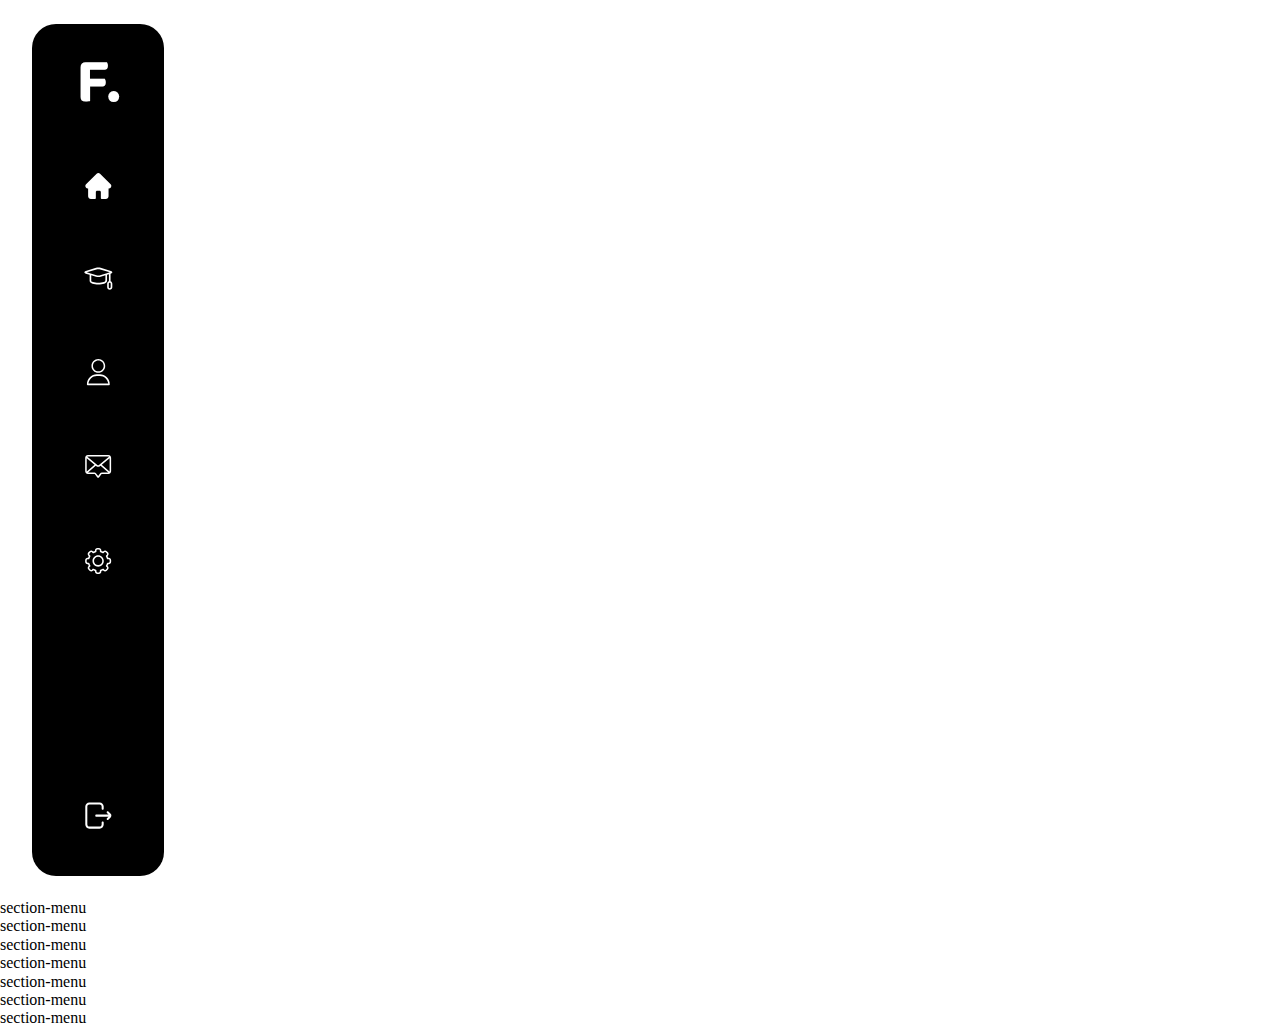
==== index.html @ 9be70141 "add" ====
<!DOCTYPE html>
<html lang="en">

<head>
  <meta charset="UTF-8">
  <meta name="viewport" content="width=device-width, initial-scale=1.0">
  <title>Document</title>
  <link rel="stylesheet" href="scss/style.css" />
  <link rel="stylesheet" type="text/css" href="scss/normalize.css" />
  <link
    href="https://fonts.googleapis.com/css2?family=Baloo+Bhaina+2:wght@400;500;600;700&family=Roboto:wght@400;700&display=swap"
    rel="stylesheet">
</head>

<body>
  <!--- MENU-->
  <section class="section-menu section-icon ">
    <h1 class="section-menu_logo">F.</h1>
    <div class="section-menu-icon">
      <div class="section-menu-icon__box"><a href="#"><img src="menu-icon/1.svg"></div></a>
      <div class="section-menu-icon__box"><a href="#"><img src="menu-icon/2.svg"></div></a>
      <div class="section-menu-icon__box"><a href="#"><img src="menu-icon/3.svg"></div></a>
      <div class="section-menu-icon__box"><a href="#"><img src="menu-icon/4.svg"></div></a>
      <div class="section-menu-icon__box"><a href="#"><img src="menu-icon/5.svg"></div></a>

    </div>
    <div class="section-icon__exit">
      <img src="menu-icon/exit.svg" class="section-icon__exit-end">
    </div>

  </section>
  <!--- / MENU-->

  <!--- HEADER-->
  <section class="section-header">
    <div class="section-nav">
      section-menu
    </div>
  </section>
  <!--- / HEADER-->

  <!--- MY COURSE-->
  <section class="section-course">
    <div class="section-nav">
      section-menu
    </div>
  </section>
  <!--- / MY COURSE-->

  <!--- COURCES SECTION-->
  <section class="section-cources">
    <div class="section-nav">
      section-menu
    </div>
  </section>
  <!--- / COURCES SECTION-->


  <!--- NAVIGATION-->
  <section class="section-navigation">
    <div class="section-nav">
      section-menu
    </div>
  </section>
  <!--- / NAVIGATION-->


  <!--- STATS BOXES-->
  <section class="section-boxes">
    <div class="section-nav">
      section-menu
    </div>
  </section>
  <!--- / STATS BOXES-->



  <!--- YOUR STATISTICS SECTION-->
  <section class="section-statis">
    <div class="section-nav">
      section-menu
    </div>
  </section>
  <!--- / YOUR STATISTICS SECTION-->


  <!--- GO PREMIUM BANNER-->
  <section class="section-banner">
    <div class="section-nav">
      section-menu
    </div>
  </section>
  <!--- / GO PREMIUM BANNER-->






</body>

</html>
---- scss/style.css ----
* {
  margin: 0;
  padding: 0;
}

.body {
  width: 100%;
  max-width: 1100px;
  height: 600px;
  background: #ffffff;
  margin: 0 auto;
}

.section-menu {
  margin: 24px auto 23px 32px;
  background: #000000;
  max-width: 132px;
  height: 852px;
  border-radius: 24px;
  text-align: center;
}
.section-menu_logo {
  padding-top: 15px;
  padding-bottom: 32px;
  font-family: "Baloo Bhaina 2", cursive;
  font-size: 64px;
  line-height: 102px;
  color: #ffffff;
}
.section-menu-icon {
  margin-bottom: 224px;
}
.section-menu-icon__box {
  margin-bottom: 64px;
}
.section-menu-icon__exit-end {
  margin-bottom: 42px;
}
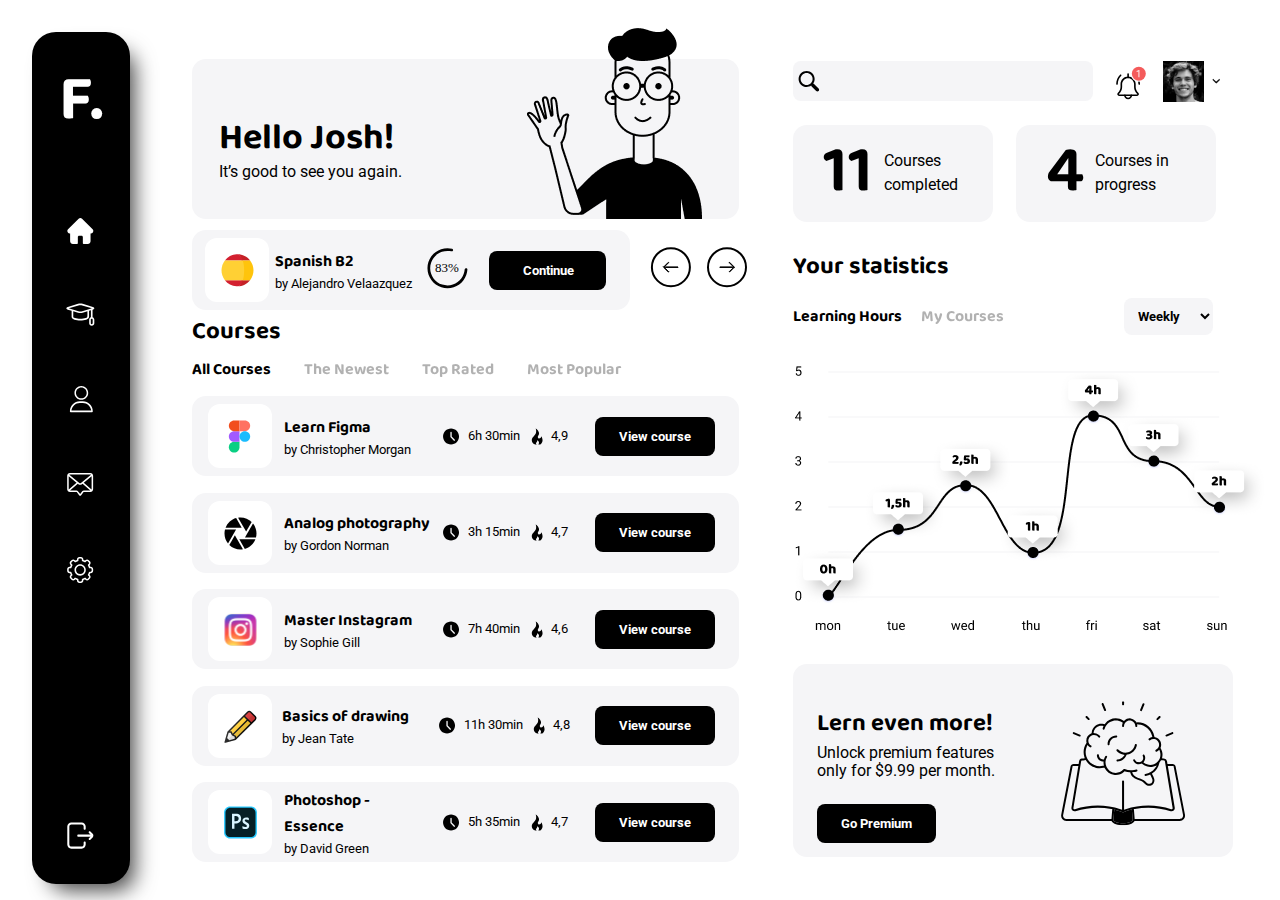
==== commit b05e0676: "add" ====
--- a/index.html
+++ b/index.html
@@ -13,90 +13,223 @@
 </head>
 
 <body>
+
   <!--- MENU-->
-  <section class="section-menu section-icon ">
+  <nav class="section-menu">
     <h1 class="section-menu_logo">F.</h1>
     <div class="section-menu-icon">
-      <div class="section-menu-icon__box"><a href="#"><img src="menu-icon/1.svg"></div></a>
-      <div class="section-menu-icon__box"><a href="#"><img src="menu-icon/2.svg"></div></a>
-      <div class="section-menu-icon__box"><a href="#"><img src="menu-icon/3.svg"></div></a>
-      <div class="section-menu-icon__box"><a href="#"><img src="menu-icon/4.svg"></div></a>
-      <div class="section-menu-icon__box"><a href="#"><img src="menu-icon/5.svg"></div></a>
-
-    </div>
-    <div class="section-icon__exit">
-      <img src="menu-icon/exit.svg" class="section-icon__exit-end">
-    </div>
-
+      <div class="section-menu-icon__box"><a href="#"><img src="menu-icon/1.svg" alt=""></div></a>
+      <div class="section-menu-icon__box"><a href="#"><img src="menu-icon/2.svg" alt=""></div></a>
+      <div class="section-menu-icon__box"><a href="#"><img src="menu-icon/3.svg" alt=""></div></a>
+      <div class="section-menu-icon__box"><a href="#"><img src="menu-icon/4.svg" alt=""></div></a>
+      <div class="section-menu-icon__box"><a href="#"><img src="menu-icon/5.svg" alt=""></div></a>
+      <div class="section-menu-icon__box-exit"><a href="#"><img src="menu-icon/exit.svg" alt=""></div></a>
+    </div>
+  </nav>
+  <!--- / MENU-->
+  <section class="main">
+    <div class="header">
+      <div class="header-wrapper">
+        <h1 class="header-wrapper__title">Hello Josh!</h1>
+        <p class="header-wrapper__subtitle">It’s good to see you again.</p>
+      </div>
+      <div class="header-wrapper__img">
+        <img src="img/Illustration.png" class="header-wrapper__img-boy" alt="">
+      </div>
+    </div>
+    <div class="course">
+      <div class="course-conteiner">
+        <div class="course_espanol">
+          <img src="img/icon/23.svg" alt="" class="course_espanol-icon">
+        </div>
+        <div class="course-text">
+          <h4 class="course-text__title">Spanish B2</h4>
+          <p class="course-text__subtitle">by Alejandro Velaazquez</p>
+        </div>
+        <div class="course-percent">
+          <img src="img/icon/24.svg" class="course-percent_img">
+          <p class="course-percent__icon">83%</p>
+        </div>
+        <div class="course-button">
+          <!-- <JS-button> -->
+          <button onclick="document.location='#'">Continue</button>
+        </div>
+      </div>
+      <div class="course-arrows">
+        <a href="#"><img src="img/icon/left.svg" class="course-arrows__left"></a>
+        <a href="#"><img src="img/icon/rigth.svg" class="course-arrows__right"></a>
+      </div>
+    </div>
+    <div class="all-course">
+      <nav class="all-course-nav">
+        <h1 class="all-course-nav__title">Courses</h1>
+        <ul class="all-course-nav__menu">
+          <li><a href="#" class="active">All Courses</a></li>
+          <li><a href="#" class="not-active">The Newest</a></li>
+          <li><a href="#" class="not-active">Top Rated</a></li>
+          <li><a href="#" class="not-active">Most Popular</a></li>
+        </ul>
+      </nav>
+    </div>
+    <div class="course-section">
+      <div class="course-main">
+        <div class="course-main__icon">
+          <img src="img/icon/1.svg" alt="" class="course-main__icon-type">
+        </div>
+        <div class="course-main__text">
+          <h4 class="course-main__text-title">Learn Figma</h4>
+          <p class="course-main__text-subtitle">by Christopher Morgan</p>
+        </div>
+        <div class="course-main__time">
+          <img src="img/icon/time.svg" alt="" class="course-main__time__img">
+          <p>6h 30min</p>
+        </div>
+        <div class="course-main__fire">
+          <img src="img/icon/fire.svg" alt="" class="course-main__fire__img">4,9
+        </div>
+        <div class="course-main__button">
+          <button onclick="document.location='#'">View course</button>
+        </div>
+      </div>
+    </div>
+    <div class="course-section">
+      <div class="course-main">
+        <div class="course-main__icon">
+          <img src="img/icon/2.svg" alt="" class="course-main__icon-type2">
+        </div>
+        <div class="course-main__text">
+          <h4 class="course-main__text-title">Analog photography</h4>
+          <p class="course-main__text-subtitle">by Gordon Norman</p>
+        </div>
+        <div class="course-main__time">
+          <img src="img/icon/time.svg" alt="" class="course-main__time__img">
+          <p>3h 15min</p>
+        </div>
+        <div class="course-main__fire">
+          <img src="img/icon/fire.svg" alt="" class="course-main__fire__img">4,7
+        </div>
+        <div class="course-main__button">
+          <button onclick="document.location='#'">View course</button>
+        </div>
+      </div>
+    </div>
+    <div class="course-section">
+      <div class="course-main">
+        <div class="course-main__icon">
+          <img src="img/icon/3.svg" alt="" class="course-main__icon-type2">
+        </div>
+        <div class="course-main__text">
+          <h4 class="course-main__text-title">Master Instagram</h4>
+          <p class="course-main__text-subtitle">by Sophie Gill</p>
+        </div>
+        <div class="course-main__time">
+          <img src="img/icon/time.svg" alt="" class="course-main__time__img">
+          <p>7h 40min</p>
+        </div>
+        <div class="course-main__fire">
+          <img src="img/icon/fire.svg" alt="" class="course-main__fire__img">4,6
+        </div>
+        <div class="course-main__button">
+          <button onclick="document.location='#'">View course</button>
+        </div>
+      </div>
+    </div>
+    <div class="course-section">
+      <div class="course-main">
+        <div class="course-main__icon">
+          <img src="img/icon/4.svg" alt="" class="course-main__icon-type2">
+        </div>
+        <div class="course-main__text">
+          <h4 class="course-main__text-title">Basics of drawing</h4>
+          <p class="course-main__text-subtitle">by Jean Tate</p>
+        </div>
+        <div class="course-main__time">
+          <img src="img/icon/time.svg" alt="" class="course-main__time__img">
+          <p>11h 30min</p>
+        </div>
+        <div class="course-main__fire">
+          <img src="img/icon/fire.svg" alt="" class="course-main__fire__img">4,8
+        </div>
+        <div class="course-main__button">
+          <button onclick="document.location='#'">View course</button>
+        </div>
+      </div>
+    </div>
+    <div class="course-section">
+      <div class="course-main">
+        <div class="course-main__icon">
+          <img src="img/icon/5.svg" alt="" class="course-main__icon-type2">
+        </div>
+        <div class="course-main__text">
+          <h4 class="course-main__text-title">Photoshop - Essence</h4>
+          <p class="course-main__text-subtitle">by David Green</p>
+        </div>
+        <div class="course-main__time">
+          <img src="img/icon/time.svg" alt="" class="course-main__time__img">
+          <p>5h 35min</p>
+        </div>
+        <div class="course-main__fire">
+          <img src="img/icon/fire.svg" alt="" class="course-main__fire__img">4,7
+        </div>
+        <div class="course-main__button">
+          <button onclick="document.location='#'">View course</button>
+        </div>
+      </div>
+    </div>
   </section>
-  <!--- / MENU-->
-
-  <!--- HEADER-->
-  <section class="section-header">
-    <div class="section-nav">
-      section-menu
+  <section class="aside">
+    <div class="navigation">
+      <div class="navigation-search">
+        <form class="search" action="/search/">
+          <input type="search" name="text">
+        </form>
+      </div>
+      <div class="navigation-icon">
+        <img src="img/Notification.svg" alt="" class="navigation-icon__im">
+        <img src="img/13.png" alt="" class="navigation-icon__img">
+        <img src="img/icon/38.svg" alt="" class="navigation-icon__img">
+      </div>
+
+    </div>
+    <div class="stats">
+      <div class="stats-box">
+        <div class="stats-box__title">11</div>
+        <div class="stats-box__subtitle">Courses completed</div>
+      </div>
+      <div class="stats-box">
+        <div class="stats-box__title">4</div>
+        <div class="stats-box__subtitle">Courses in progress</div>
+      </div>
+
+    </div>
+    <div class="statis">
+      <div class="statis-title">Your statistics</div>
+      <div class="statis-block">
+        <div class="statis-block_text" onclick="document.location='#'">Learning Hours</div>
+        <div class="statis-block_textwo" onclick="document.location='#'">My Courses</div>
+        <div class="statis-block__select">
+          <select>
+            <option>Weekly</option>
+            <option>Weekly2</option>
+            <option>Weekly3</option>
+          </select>
+        </div>
+      </div>
+      <img src="img/icon/61.png" alt="" class="graph">
+
+    </div>
+    <div class="premium">
+      <div class="premium-box">
+        <h1 class="premium-title">Lern even more!</h1>
+        <p class="premium-subtitle">Unlock premium features
+          only for $9.99 per month.</p>
+        <div class="premium__button">
+          <button onclick="document.location='#'">Go Premium</button>
+        </div>
+      </div>
+      <img src="img/icon/48.svg" alt="" class="premium_img">
     </div>
   </section>
-  <!--- / HEADER-->
-
-  <!--- MY COURSE-->
-  <section class="section-course">
-    <div class="section-nav">
-      section-menu
-    </div>
-  </section>
-  <!--- / MY COURSE-->
-
-  <!--- COURCES SECTION-->
-  <section class="section-cources">
-    <div class="section-nav">
-      section-menu
-    </div>
-  </section>
-  <!--- / COURCES SECTION-->
-
-
-  <!--- NAVIGATION-->
-  <section class="section-navigation">
-    <div class="section-nav">
-      section-menu
-    </div>
-  </section>
-  <!--- / NAVIGATION-->
-
-
-  <!--- STATS BOXES-->
-  <section class="section-boxes">
-    <div class="section-nav">
-      section-menu
-    </div>
-  </section>
-  <!--- / STATS BOXES-->
-
-
-
-  <!--- YOUR STATISTICS SECTION-->
-  <section class="section-statis">
-    <div class="section-nav">
-      section-menu
-    </div>
-  </section>
-  <!--- / YOUR STATISTICS SECTION-->
-
-
-  <!--- GO PREMIUM BANNER-->
-  <section class="section-banner">
-    <div class="section-nav">
-      section-menu
-    </div>
-  </section>
-  <!--- / GO PREMIUM BANNER-->
-
-
-
-
-
-
 </body>
 
 </html>--- a/scss/style.css
+++ b/scss/style.css
@@ -1,38 +1,443 @@
 * {
   margin: 0;
   padding: 0;
-}
-
-.body {
-  width: 100%;
-  max-width: 1100px;
-  height: 600px;
-  background: #ffffff;
-  margin: 0 auto;
+  border: 0;
+}
+
+body {
+  min-width: 1100px;
+  min-height: 600px;
+  height: 100vh;
+  width: auto;
+  padding-top: 2.5%;
+  padding-left: 2.5%;
+  box-sizing: border-box;
+  display: flex;
 }
 
 .section-menu {
-  margin: 24px auto 23px 32px;
   background: #000000;
-  max-width: 132px;
+  width: 10%;
   height: 852px;
   border-radius: 24px;
   text-align: center;
+  flex-direction: column;
+  box-shadow: 11px 13px 21px -7px rgba(0, 0, 0, 0.75);
 }
 .section-menu_logo {
-  padding-top: 15px;
-  padding-bottom: 32px;
+  padding-top: 24px;
+  padding-bottom: 60px;
   font-family: "Baloo Bhaina 2", cursive;
   font-size: 64px;
   line-height: 102px;
   color: #ffffff;
-}
-.section-menu-icon {
-  margin-bottom: 224px;
+  transition: 1s;
+}
+.section-menu_logo:hover {
+  color: #f45b5b;
+  transform: scale(1);
 }
 .section-menu-icon__box {
-  margin-bottom: 64px;
-}
-.section-menu-icon__exit-end {
-  margin-bottom: 42px;
-}
+  margin-bottom: 55px;
+  transition: 1s;
+}
+.section-menu-icon__box:hover {
+  transform: scale(1.5);
+}
+.section-menu-icon__box-exit {
+  padding-top: 180px;
+  padding-bottom: 10px;
+  transition: 2s;
+}
+.section-menu-icon__box-exit:active {
+  transform: scale(1.5);
+}
+
+.main {
+  display: flex;
+  flex-direction: column;
+  margin-left: 5%;
+  margin-right: 4.3%;
+  width: 56%;
+  height: 100%;
+}
+
+.header {
+  margin-top: 5%;
+  background: #f5f5f7;
+  border-radius: 14px;
+  display: flex;
+  position: relative;
+  height: 160px;
+  margin-bottom: 2%;
+}
+.header-wrapper {
+  margin-left: 5%;
+  margin-right: 11%;
+  padding-top: 8%;
+}
+.header-wrapper__title {
+  font-family: "Baloo Bhaina 2", cursive;
+  font-size: 36px;
+  margin-top: 10%;
+}
+.header-wrapper__subtitle {
+  font-family: "Roboto", sans-serif;
+  font-size: 16px;
+}
+.header-wrapper__img-boy {
+  position: absolute;
+  margin-left: 11.8%;
+  bottom: 0;
+}
+
+.course {
+  display: flex;
+}
+.course-conteiner {
+  display: flex;
+  align-items: center;
+  justify-content: space-between;
+  background: #f5f5f7;
+  border-radius: 14px;
+  min-width: 80%;
+  height: 80px;
+}
+.course_espanol {
+  width: 64px;
+  height: 64px;
+  background: #ffffff;
+  border-radius: 12px;
+  margin-left: 3%;
+}
+.course_espanol-icon {
+  padding: 16px;
+}
+.course-text__title {
+  font-family: "Baloo Bhaina 2", cursive;
+  font-size: 16px;
+  line-height: 26px;
+  font-weight: 700;
+  color: #000000;
+}
+.course-text__subtitle {
+  font-family: "Roboto", sans-serif;
+  font-weight: 400;
+  font-size: 13px;
+  line-height: 15px;
+  margin-right: 10px;
+}
+.course-percent {
+  position: relative;
+}
+.course-percent__icon {
+  position: absolute;
+  top: 12px;
+  left: 8px;
+  font-size: 13px;
+  line-height: 15px;
+}
+.course-button {
+  margin-left: 15px;
+  margin-right: 24px;
+}
+.course-button button {
+  font-family: "Roboto", sans-serif;
+  font-weight: bold;
+  background: #000000;
+  font-size: 13px;
+  line-height: 15px;
+  margin: 0;
+  padding: 0;
+  border: none;
+  outline: none;
+  color: #ffffff;
+  padding: 12px 32px 12px 34px;
+  border-radius: 8px;
+  cursor: pointer;
+}
+.course-button button:hover {
+  transition: 1s;
+  transform: scale(1.1);
+}
+
+.course-arrows {
+  display: flex;
+  margin-top: 3%;
+  margin-left: 20px;
+}
+.course-arrows__left {
+  margin-right: 16px;
+}
+
+.all-course {
+  margin-top: 2%;
+}
+.all-course-nav__title {
+  font-family: "Baloo Bhaina 2", cursive;
+  font-weight: 700;
+  font-size: 24px;
+  margin-bottom: 2%;
+}
+.all-course-nav__menu li {
+  margin-right: 29px;
+  display: inline-block;
+  font-size: 16px;
+  font-family: "Baloo Bhaina 2", cursive;
+  font-weight: 700;
+}
+.all-course-nav__menu li .active {
+  color: #000000;
+  font-weight: 700;
+}
+.all-course-nav__menu li .not-active {
+  color: #000000;
+  opacity: 0.3;
+}
+.all-course-nav__menu li a {
+  text-decoration: none;
+  color: #000000;
+}
+.all-course-nav__menu li:active {
+  transform: scale(1.1);
+}
+
+.course-section {
+  margin-top: 3%;
+}
+.course-section .course-main {
+  display: flex;
+  align-items: center;
+  justify-content: space-between;
+  width: 100%;
+  height: 80px;
+  background: #f5f5f7;
+  border-radius: 14px;
+}
+.course-section .course-main__icon {
+  width: 64px;
+  height: 64px;
+  background: #ffffff;
+  border-radius: 12px;
+  margin-left: 3%;
+}
+.course-section .course-main__icon-type {
+  padding: 16px 20px;
+}
+.course-section .course-main__icon-type2 {
+  padding: 16px;
+}
+.course-section .course-main__text {
+  width: 27%;
+}
+.course-section .course-main__text-title {
+  font-family: "Baloo Bhaina 2", cursive;
+  font-size: 16px;
+  line-height: 26px;
+}
+.course-section .course-main__text-subtitle {
+  font-family: "Roboto", sans-serif;
+  font-size: 13px;
+  line-height: 15px;
+}
+.course-section .course-main__time {
+  display: flex;
+  font-family: "Roboto", sans-serif;
+  font-size: 13px;
+  line-height: 15px;
+}
+.course-section .course-main__time__img {
+  padding-right: 8px;
+}
+.course-section .course-main__fire {
+  display: flex;
+  font-family: "Roboto", sans-serif;
+  font-size: 13px;
+  line-height: 15px;
+}
+.course-section .course-main__fire__img {
+  padding-right: 8px;
+}
+.course-section .course-main__button {
+  margin-left: 15px;
+  margin-right: 24px;
+}
+.course-section .course-main__button button {
+  font-family: "Roboto", sans-serif;
+  font-weight: bold;
+  background: #000000;
+  font-size: 13px;
+  line-height: 15px;
+  margin: 0;
+  padding: 0;
+  border: none;
+  outline: none;
+  color: #ffffff;
+  padding: 12px 24px 12px 24px;
+  border-radius: 8px;
+  cursor: pointer;
+}
+.course-section .course-main__button button:hover {
+  transition: 1s;
+  transform: scale(1.1);
+}
+
+.aside {
+  width: 46%;
+  margin-right: 1%;
+}
+
+.navigation {
+  display: flex;
+  margin-top: 6%;
+}
+.navigation .search input {
+  align-items: center;
+  width: 300px;
+  height: 40px;
+  background: #f5f5f7;
+  background-position: 5px;
+  text-indent: 29px;
+  border-radius: 8px;
+  background-image: url(/img/searcj.svg);
+  background-repeat: no-repeat;
+  border: none;
+  outline: none;
+}
+
+.navigation-icon {
+  display: flex;
+  margin-left: 5%;
+}
+.navigation-icon__im {
+  margin-right: 10%;
+}
+.navigation-icon__img {
+  margin-left: 10%;
+}
+
+.stats {
+  margin-top: 5%;
+  display: flex;
+}
+.stats-box {
+  display: flex;
+  align-items: center;
+  width: 200px;
+  height: 96.33px;
+  margin-right: 5%;
+  background: #f5f5f7;
+  border-radius: 14px;
+}
+.stats-box__title {
+  font-family: "Baloo Bhaina 2", cursive;
+  font-weight: 700;
+  font-size: 64px;
+  line-height: 102px;
+  padding: 12px 11px 0px 30px;
+}
+.stats-box__subtitle {
+  font-family: "Roboto", sans-serif;
+  font-size: 16px;
+  line-height: 24px;
+  font-weight: 400;
+}
+
+.statis {
+  margin-top: 6%;
+}
+.statis-title {
+  font-family: "Baloo Bhaina 2", cursive;
+  font-size: 24px;
+  line-height: 38px;
+  font-weight: 700;
+}
+.statis-block {
+  margin-top: 2%;
+  display: flex;
+  cursor: pointer;
+  align-items: baseline;
+}
+.statis-block_text {
+  font-family: "Baloo Bhaina 2", cursive;
+  font-size: 16px;
+  font-weight: 700;
+  margin-right: 4%;
+}
+.statis-block_text:active {
+  transform: scale(1.1);
+}
+.statis-block_textwo {
+  font-family: "Baloo Bhaina 2", cursive;
+  font-size: 16px;
+  font-weight: 700;
+  opacity: 0.3;
+}
+.statis-block_textwo:active {
+  transform: scale(1.1);
+}
+.statis-block__select {
+  margin-left: 120px;
+}
+.statis-block__select select {
+  font-family: "Roboto", sans-serif;
+  font-size: 13px;
+  font-weight: 700;
+  background: #f5f5f7;
+  border-radius: 8px;
+  padding: 10px;
+}
+.statis .graph {
+  margin-top: 6%;
+}
+
+.premium {
+  width: 440px;
+  height: 193px;
+  margin-top: 6%;
+  background: #f5f5f7;
+  border-radius: 14px;
+  display: flex;
+}
+.premium-box {
+  width: 50%;
+  padding-left: 24px;
+  padding-top: 25px;
+}
+.premium-title {
+  padding-top: 24px;
+  font-family: "Baloo Bhaina 2", cursive;
+  font-size: 24px;
+  font-weight: 700;
+  padding-bottom: 3px;
+}
+.premium-subtitle {
+  font-family: "Roboto", sans-serif;
+  font-size: 16px;
+  font-weight: 400;
+  margin-bottom: 24px;
+}
+.premium__button button {
+  font-family: "Roboto", sans-serif;
+  font-weight: bold;
+  background: #000000;
+  font-size: 13px;
+  line-height: 15px;
+  margin: 0;
+  padding: 0;
+  border: none;
+  outline: none;
+  color: #ffffff;
+  padding: 12px 24px 12px 24px;
+  border-radius: 8px;
+  cursor: pointer;
+}
+.premium__button button:hover {
+  transition: 1s;
+  transform: scale(1.1);
+}
+.premium img {
+  width: 125px;
+  height: 125px;
+  padding: 37px 47px 30px 56px;
+}
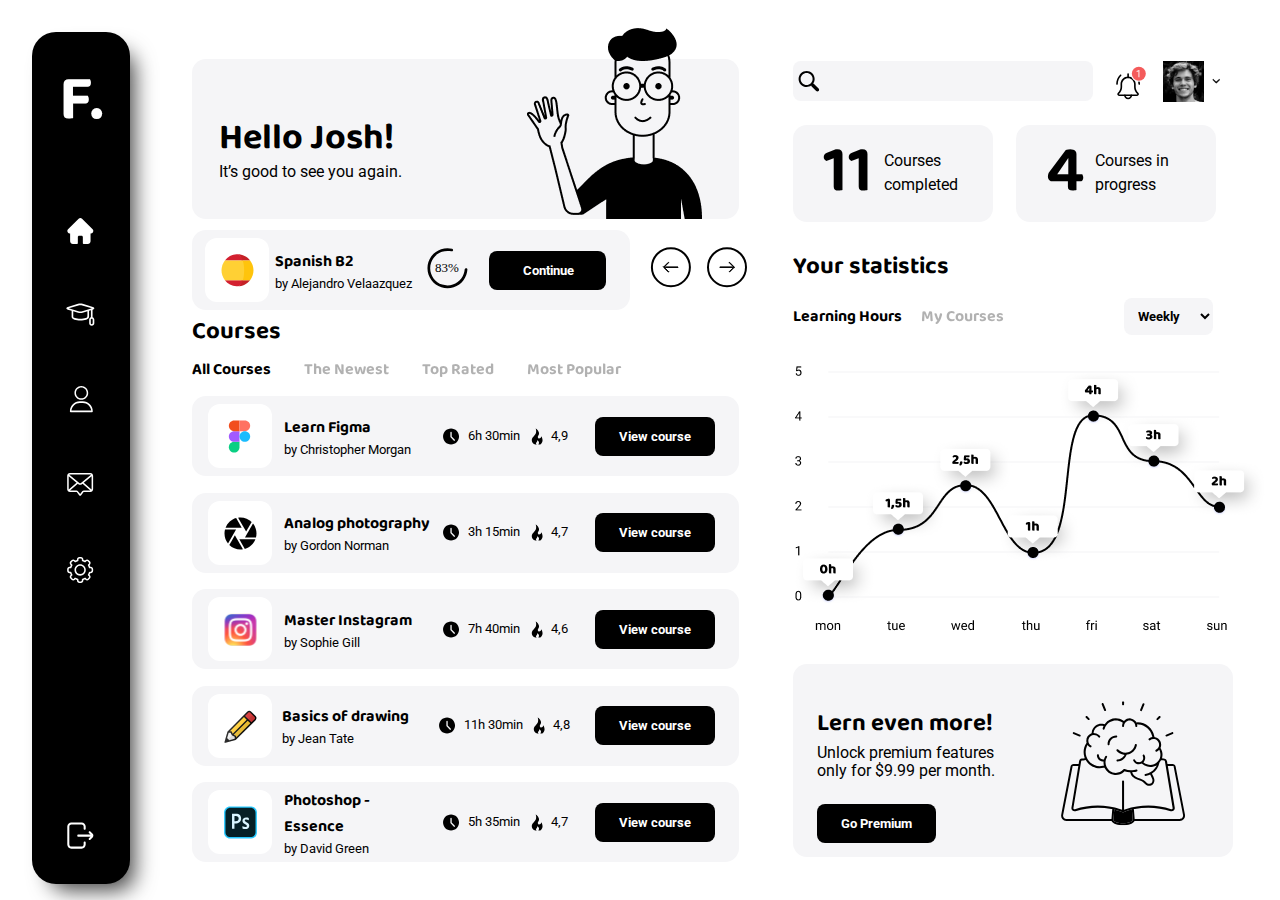
==== commit b047fb52: "FIX add alt" ====
--- a/index.html
+++ b/index.html
@@ -18,12 +18,12 @@
   <nav class="section-menu">
     <h1 class="section-menu_logo">F.</h1>
     <div class="section-menu-icon">
-      <div class="section-menu-icon__box"><a href="#"><img src="menu-icon/1.svg" alt=""></div></a>
-      <div class="section-menu-icon__box"><a href="#"><img src="menu-icon/2.svg" alt=""></div></a>
-      <div class="section-menu-icon__box"><a href="#"><img src="menu-icon/3.svg" alt=""></div></a>
-      <div class="section-menu-icon__box"><a href="#"><img src="menu-icon/4.svg" alt=""></div></a>
-      <div class="section-menu-icon__box"><a href="#"><img src="menu-icon/5.svg" alt=""></div></a>
-      <div class="section-menu-icon__box-exit"><a href="#"><img src="menu-icon/exit.svg" alt=""></div></a>
+      <div class="section-menu-icon__box"><a href="#"><img src="menu-icon/1.svg" alt=""></a></div>
+      <div class="section-menu-icon__box"><a href="#"><img src="menu-icon/2.svg" alt=""></a></div>
+      <div class="section-menu-icon__box"><a href="#"><img src="menu-icon/3.svg" alt=""></a></div>
+      <div class="section-menu-icon__box"><a href="#"><img src="menu-icon/4.svg" alt=""></a></div>
+      <div class="section-menu-icon__box"><a href="#"><img src="menu-icon/5.svg" alt=""></a></div>
+      <div class="section-menu-icon__box-exit"><a href="#"><img src="menu-icon/exit.svg" alt=""></a></div>
     </div>
   </nav>
   <!--- / MENU-->
@@ -47,7 +47,7 @@
           <p class="course-text__subtitle">by Alejandro Velaazquez</p>
         </div>
         <div class="course-percent">
-          <img src="img/icon/24.svg" class="course-percent_img">
+          <img src="img/icon/24.svg" class="course-percent_img" alt="">
           <p class="course-percent__icon">83%</p>
         </div>
         <div class="course-button">
@@ -56,13 +56,13 @@
         </div>
       </div>
       <div class="course-arrows">
-        <a href="#"><img src="img/icon/left.svg" class="course-arrows__left"></a>
-        <a href="#"><img src="img/icon/rigth.svg" class="course-arrows__right"></a>
+        <a href="#"><img src="img/icon/left.svg" class="course-arrows__left" alt=""></a>
+        <a href="#"><img src="img/icon/rigth.svg" class="course-arrows__right" alt=""></a>
       </div>
     </div>
     <div class="all-course">
       <nav class="all-course-nav">
-        <h1 class="all-course-nav__title">Courses</h1>
+        <h4 class="all-course-nav__title">Courses</h4>
         <ul class="all-course-nav__menu">
           <li><a href="#" class="active">All Courses</a></li>
           <li><a href="#" class="not-active">The Newest</a></li>
